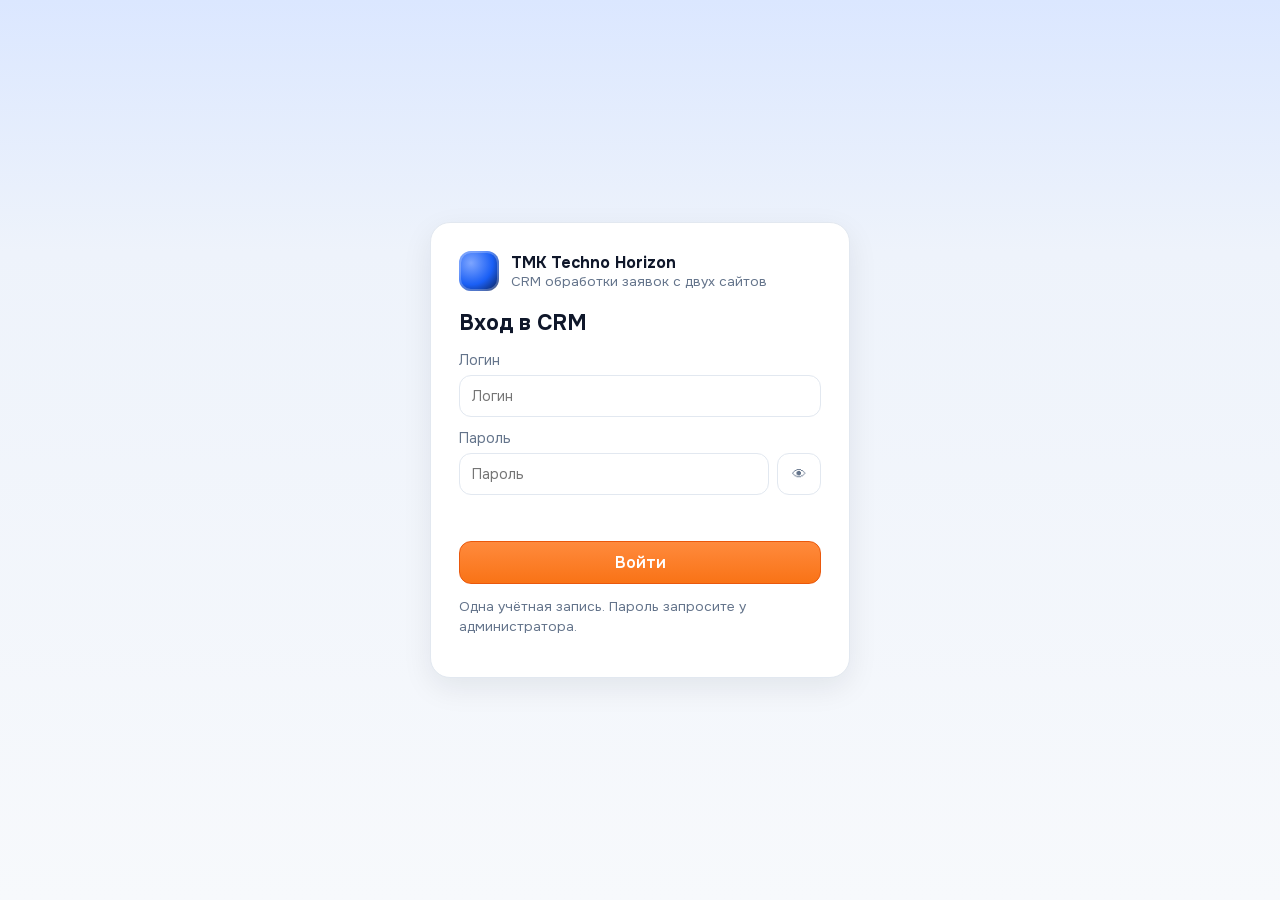
==== crm/index.html @ 7970133a "Add shared CRM for SEO landing leads with Neon/Postgres backend. Expose /crm UI and API, wire /api/l" ====
<!doctype html>
<html lang="ru">
<head>
  <meta charset="utf-8">
  <meta name="viewport" content="width=device-width, initial-scale=1">
  <meta name="robots" content="noindex, nofollow">
  <title>CRM · TMK Techno Horizon</title>
  <link rel="icon" href="/favicon.ico">
  <link rel="stylesheet" href="/assets/fonts/fonts.css">
  <link rel="stylesheet" href="/crm/styles.css">
</head>
<body>
  <div id="app">
    <section id="login-view" class="login-view" hidden>
      <div class="login-card">
        <div class="brand">
          <div class="brand-mark" aria-hidden="true"></div>
          <div>
            <strong>TMK Techno Horizon</strong>
            <span>CRM обработки заявок с двух сайтов</span>
          </div>
        </div>
        <h1>Вход в CRM</h1>
        <form id="login-form" autocomplete="on">
          <label>Логин
            <input name="login" type="text" required autocomplete="username" placeholder="Логин">
          </label>
          <label>Пароль
            <div class="password-row">
              <input name="password" type="password" required autocomplete="current-password" placeholder="Пароль">
              <button type="button" class="ghost" id="toggle-pass" aria-label="Показать пароль">👁</button>
            </div>
          </label>
          <p class="form-error" id="login-error" role="alert"></p>
          <button class="btn primary" type="submit">Войти</button>
        </form>
        <p class="hint">Одна учётная запись. Пароль запросите у администратора.</p>
      </div>
    </section>

    <section id="crm-view" class="crm-view" hidden>
      <header class="topbar">
        <div class="brand compact">
          <div class="brand-mark" aria-hidden="true"></div>
          <div>
            <strong>TMK Techno Horizon</strong>
            <span>CRM · заявки с сайтов</span>
          </div>
        </div>
        <div class="topbar-actions">
          <button class="ghost" id="btn-password" type="button" title="Смена пароля">Пароль</button>
          <button class="ghost" id="btn-logout" type="button">Выйти</button>
        </div>
      </header>

      <main class="layout">
        <div class="list-pane">
          <div class="list-head">
            <div>
              <h1>Заявки</h1>
              <p class="counters" id="counters">—</p>
            </div>
            <div class="list-tools">
              <label class="search">
                <span class="sr">Поиск</span>
                <input id="search" type="search" placeholder="Имя, телефон, компания, сайт">
              </label>
              <button class="ghost" id="btn-filters" type="button">Фильтры</button>
              <button class="ghost" id="btn-refresh" type="button" title="Обновить">↻</button>
              <button class="ghost" id="btn-export" type="button" title="Экспорт CSV">↓</button>
              <button class="btn primary" id="btn-add" type="button">+ Добавить</button>
            </div>
          </div>

          <div id="filters" class="filters" hidden>
            <label>Статус
              <select id="f-status">
                <option value="Все">Все</option>
                <option>Новая</option>
                <option>Готовится разбор</option>
                <option>В работе</option>
                <option>КП отправлено</option>
                <option>Переговоры</option>
                <option>Успешно</option>
                <option>Отказ</option>
                <option>Отложено</option>
              </select>
            </label>
            <label>Источник
              <select id="f-source">
                <option value="Все">Все</option>
                <option value="site_seo">SEO + GEO — лендинг</option>
                <option value="site_corp">Techno Horizon — корпоративный сайт</option>
                <option value="whatsapp">WhatsApp</option>
                <option value="call">Звонок</option>
                <option value="other">Другое</option>
              </select>
            </label>
            <label>Услуга
              <input id="f-service" type="text" placeholder="Часть названия услуги">
            </label>
            <label>С
              <input id="f-from" type="date">
            </label>
            <label>По
              <input id="f-to" type="date">
            </label>
            <label class="check">
              <input id="f-overdue" type="checkbox"> Только просроченные
            </label>
            <button class="ghost" id="btn-reset-filters" type="button">Сбросить</button>
          </div>

          <div class="table-wrap">
            <table class="leads-table">
              <thead>
                <tr>
                  <th>№</th>
                  <th>Дата</th>
                  <th>Имя / компания</th>
                  <th>Телефон</th>
                  <th>Услуга</th>
                  <th>Источник</th>
                  <th>Статус</th>
                  <th>След. действие</th>
                </tr>
              </thead>
              <tbody id="leads-body">
                <tr><td colspan="8" class="empty">Загрузка…</td></tr>
              </tbody>
            </table>
          </div>
          <div class="pager">
            <button class="ghost" id="prev-page" type="button">←</button>
            <span id="page-label">1</span>
            <button class="ghost" id="next-page" type="button">→</button>
          </div>
        </div>

        <aside id="card-pane" class="card-pane" hidden>
          <div class="card-head">
            <div>
              <h2 id="card-title">Заявка</h2>
              <p id="card-sub" class="muted"></p>
            </div>
            <button class="ghost" id="btn-close-card" type="button">Закрыть</button>
          </div>
          <div id="card-body" class="card-body"></div>
        </aside>
      </main>
    </section>
  </div>

  <dialog id="add-dialog">
    <form method="dialog" id="add-form" class="dialog-form">
      <h3>Добавить заявку</h3>
      <label>Имя <input name="name" type="text"></label>
      <label>Компания <input name="company" type="text"></label>
      <label>Телефон <input name="phone" type="tel" required placeholder="+7…"></label>
      <label>Источник
        <select name="source" required>
          <option value="whatsapp">WhatsApp</option>
          <option value="call">Звонок</option>
          <option value="other">Другое</option>
        </select>
      </label>
      <label>Услуга
        <select name="service">
          <option value="">— выберите —</option>
          <option>Бесплатный SEO + GEO разбор</option>
          <option>Пакет Старт</option>
          <option>Пакет Рост</option>
          <option>Пакет Лидер</option>
          <option>Аудит сайта / системы</option>
          <option>Разработка сайта</option>
          <option>Автоматизация процессов</option>
          <option>Система под бизнес</option>
          <option>Мобильное приложение</option>
          <option>AI-решение</option>
          <option>Не знаю — нужна консультация</option>
          <option>Другое</option>
        </select>
      </label>
      <label>Сообщение <textarea name="comment" rows="3"></textarea></label>
      <p class="form-error" id="add-error"></p>
      <div class="dialog-actions">
        <button value="cancel" class="ghost" type="submit">Отмена</button>
        <button id="add-save" class="btn primary" value="default" type="submit">Сохранить</button>
      </div>
    </form>
  </dialog>

  <dialog id="password-dialog">
    <form method="dialog" id="password-form" class="dialog-form">
      <h3>Смена пароля</h3>
      <p class="hint">Сгенерируем bcrypt-хеш. Его нужно сохранить в переменной <code>CRM_PASSWORD_HASH</code> на Vercel и убрать <code>CRM_PASSWORD</code>.</p>
      <label>Текущий пароль <input name="current" type="password" required></label>
      <label>Новый пароль <input name="new_password" type="password" required minlength="8"></label>
      <p class="form-error" id="password-error"></p>
      <pre id="password-hash" class="hash-box" hidden></pre>
      <div class="dialog-actions">
        <button value="cancel" class="ghost" type="submit">Закрыть</button>
        <button class="btn primary" value="default" type="submit">Сгенерировать</button>
      </div>
    </form>
  </dialog>

  <script src="/shared/crm.js"></script>
  <script src="/crm/app.js" defer></script>
</body>
</html>
---- assets/fonts/fonts.css ----
@font-face{font-family:'Onest';font-style:normal;font-weight:400 700;font-display:swap;src:url(/assets/fonts/onest-cyrillic.woff2) format('woff2');unicode-range:U+0301,U+0400-045F,U+0490-0491,U+04B0-04B1,U+2116}
@font-face{font-family:'Onest';font-style:normal;font-weight:400 700;font-display:swap;src:url(/assets/fonts/onest-latin.woff2) format('woff2');unicode-range:U+0000-00FF,U+0131,U+0152-0153,U+02BB-02BC,U+02C6,U+02DA,U+02DC,U+0304,U+0308,U+0329,U+2000-206F,U+20AC,U+2122,U+2191,U+2193,U+2212,U+2215,U+FEFF,U+FFFD}
@font-face{font-family:'Onest';font-style:normal;font-weight:400 700;font-display:swap;src:url(/assets/fonts/onest-tenge.woff2) format('woff2');unicode-range:U+20B8}
---- crm/styles.css ----
:root {
  --bg: #eef3fb;
  --bg2: #f7f9fc;
  --card: #ffffff;
  --ink: #0f172a;
  --muted: #64748b;
  --line: #e2e8f0;
  --brand: #1a5ff5;
  --brand-ink: #0b3db8;
  --accent: #f97316;
  --ok: #059669;
  --warn: #d97706;
  --danger: #dc2626;
  --shadow: 0 10px 30px rgba(15, 23, 42, .08);
  --font: "Onest", -apple-system, BlinkMacSystemFont, "Segoe UI", Roboto, Arial, sans-serif;
  --r: 14px;
}
* { box-sizing: border-box; }
html, body { margin: 0; min-height: 100%; }
body {
  font-family: var(--font);
  color: var(--ink);
  background: linear-gradient(180deg, #dbe7ff 0%, var(--bg) 28%, var(--bg2) 100%);
}
[hidden] { display: none !important; }
.sr { position: absolute; width: 1px; height: 1px; overflow: hidden; clip: rect(0 0 0 0); }
button, input, select, textarea { font: inherit; color: inherit; }
button { cursor: pointer; }
code { font-size: .9em; }

.login-view {
  min-height: 100vh;
  display: grid;
  place-items: center;
  padding: 24px;
}
.login-card, .dialog-form {
  width: min(420px, 100%);
  background: var(--card);
  border: 1px solid var(--line);
  border-radius: 20px;
  padding: 28px;
  box-shadow: var(--shadow);
}
.login-card h1, .dialog-form h3 { margin: 18px 0 14px; font-size: 1.35rem; }
.brand { display: flex; gap: 12px; align-items: center; }
.brand strong { display: block; }
.brand span { display: block; color: var(--muted); font-size: .85rem; }
.brand-mark {
  width: 40px; height: 40px; border-radius: 12px;
  background: radial-gradient(circle at 30% 30%, #7da5ff, var(--brand) 55%, #0a1a44);
  box-shadow: inset 0 0 0 2px rgba(255,255,255,.25);
}
.login-card label, .dialog-form label, .filters label {
  display: grid; gap: 6px; margin-bottom: 12px; font-size: .9rem; color: var(--muted);
}
.login-card input, .dialog-form input, .dialog-form textarea, .dialog-form select,
.filters input, .filters select, .search input, .card-body input, .card-body textarea, .card-body select {
  width: 100%;
  border: 1px solid var(--line);
  border-radius: 12px;
  padding: 11px 12px;
  background: #fff;
}
.password-row { display: flex; gap: 8px; }
.password-row input { flex: 1; }
.btn, .ghost {
  border-radius: 12px;
  border: 1px solid transparent;
  padding: 10px 14px;
  background: transparent;
}
.btn.primary {
  background: linear-gradient(180deg, #ff8a3d, var(--accent));
  color: #fff;
  border-color: #ea580c;
  width: 100%;
  font-weight: 600;
}
.ghost { border-color: var(--line); background: #fff; }
.hint { color: var(--muted); font-size: .85rem; line-height: 1.4; }
.form-error { color: var(--danger); min-height: 1.2em; font-size: .9rem; }
.hash-box {
  white-space: pre-wrap; word-break: break-all; background: #0f172a; color: #e2e8f0;
  padding: 12px; border-radius: 10px; font-size: .75rem;
}

.crm-view { min-height: 100vh; }
.topbar {
  display: flex; justify-content: space-between; align-items: center;
  padding: 14px 20px; border-bottom: 1px solid rgba(255,255,255,.5);
  background: rgba(255,255,255,.72); backdrop-filter: blur(10px);
  position: sticky; top: 0; z-index: 5;
}
.topbar-actions { display: flex; gap: 8px; }
.layout {
  display: grid;
  grid-template-columns: 1fr;
  gap: 0;
  min-height: calc(100vh - 70px);
}
.layout.with-card { grid-template-columns: minmax(0, 1fr) minmax(320px, 440px); }
.list-pane { padding: 20px; }
.list-head {
  display: flex; flex-wrap: wrap; gap: 14px; justify-content: space-between; align-items: end;
  margin-bottom: 14px;
}
.list-head h1 { margin: 0; font-size: 1.6rem; }
.counters { margin: 6px 0 0; color: var(--muted); font-size: .92rem; }
.list-tools { display: flex; flex-wrap: wrap; gap: 8px; align-items: center; }
.search input { min-width: min(280px, 70vw); }
.filters {
  display: grid;
  grid-template-columns: repeat(auto-fit, minmax(160px, 1fr));
  gap: 10px 14px;
  padding: 14px;
  margin-bottom: 14px;
  background: var(--card);
  border: 1px solid var(--line);
  border-radius: var(--r);
}
.filters .check { display: flex; align-items: center; gap: 8px; margin: 0; color: var(--ink); }
.table-wrap {
  overflow: auto;
  background: var(--card);
  border: 1px solid var(--line);
  border-radius: var(--r);
  box-shadow: var(--shadow);
}
.leads-table { width: 100%; border-collapse: collapse; min-width: 860px; }
.leads-table th, .leads-table td {
  text-align: left; padding: 12px 14px; border-bottom: 1px solid var(--line);
  font-size: .92rem; vertical-align: top;
}
.leads-table th { color: var(--muted); font-weight: 600; font-size: .78rem; letter-spacing: .04em; text-transform: uppercase; }
.leads-table tbody tr { cursor: pointer; }
.leads-table tbody tr:hover, .leads-table tbody tr.active { background: #f1f6ff; }
.empty { text-align: center; color: var(--muted); padding: 40px 14px !important; }
.badge {
  display: inline-flex; align-items: center; gap: 6px;
  padding: 4px 8px; border-radius: 999px; font-size: .78rem; font-weight: 600;
  background: #eef2ff; color: #3730a3;
}
.badge.warn { background: #fff7ed; color: #c2410c; }
.badge.ok { background: #ecfdf5; color: #047857; }
.badge.danger { background: #fef2f2; color: #b91c1c; }
.badge.muted { background: #f1f5f9; color: #475569; }
.pager { display: flex; gap: 10px; align-items: center; justify-content: flex-end; padding: 12px 4px; }

.card-pane {
  border-left: 1px solid var(--line);
  background: rgba(255,255,255,.92);
  padding: 16px;
  overflow: auto;
  max-height: calc(100vh - 70px);
  position: sticky; top: 70px;
}
.card-head { display: flex; justify-content: space-between; gap: 12px; align-items: start; margin-bottom: 12px; }
.card-head h2 { margin: 0; font-size: 1.2rem; }
.muted { color: var(--muted); }
.card-body { display: grid; gap: 14px; }
.block {
  border: 1px solid var(--line);
  border-radius: 14px;
  padding: 14px;
  background: #fff;
}
.block h3 { margin: 0 0 10px; font-size: .95rem; }
.grid-2 { display: grid; grid-template-columns: 1fr 1fr; gap: 10px; }
.actions { display: flex; flex-wrap: wrap; gap: 8px; }
.actions a, .actions button { text-decoration: none; }
.timeline { list-style: none; margin: 0; padding: 0; display: grid; gap: 10px; }
.timeline li { border-left: 2px solid var(--line); padding-left: 10px; }
.timeline time { display: block; color: var(--muted); font-size: .78rem; }
.file-list { display: grid; gap: 6px; }
.file-list a { color: var(--brand-ink); }
.warn-box {
  background: #fff7ed; border: 1px solid #fed7aa; color: #9a3412;
  border-radius: 12px; padding: 10px 12px; font-size: .9rem;
}

dialog {
  border: none; border-radius: 18px; padding: 0; box-shadow: var(--shadow);
  width: min(460px, calc(100vw - 24px));
}
dialog::backdrop { background: rgba(15, 23, 42, .45); }
.dialog-actions { display: flex; justify-content: flex-end; gap: 8px; margin-top: 8px; }
.dialog-actions .btn.primary { width: auto; }

@media (max-width: 980px) {
  .layout.with-card { grid-template-columns: 1fr; }
  .card-pane {
    position: fixed; inset: 0; z-index: 20; max-height: none;
    border: none; padding-top: 20px;
  }
  .grid-2 { grid-template-columns: 1fr; }
}
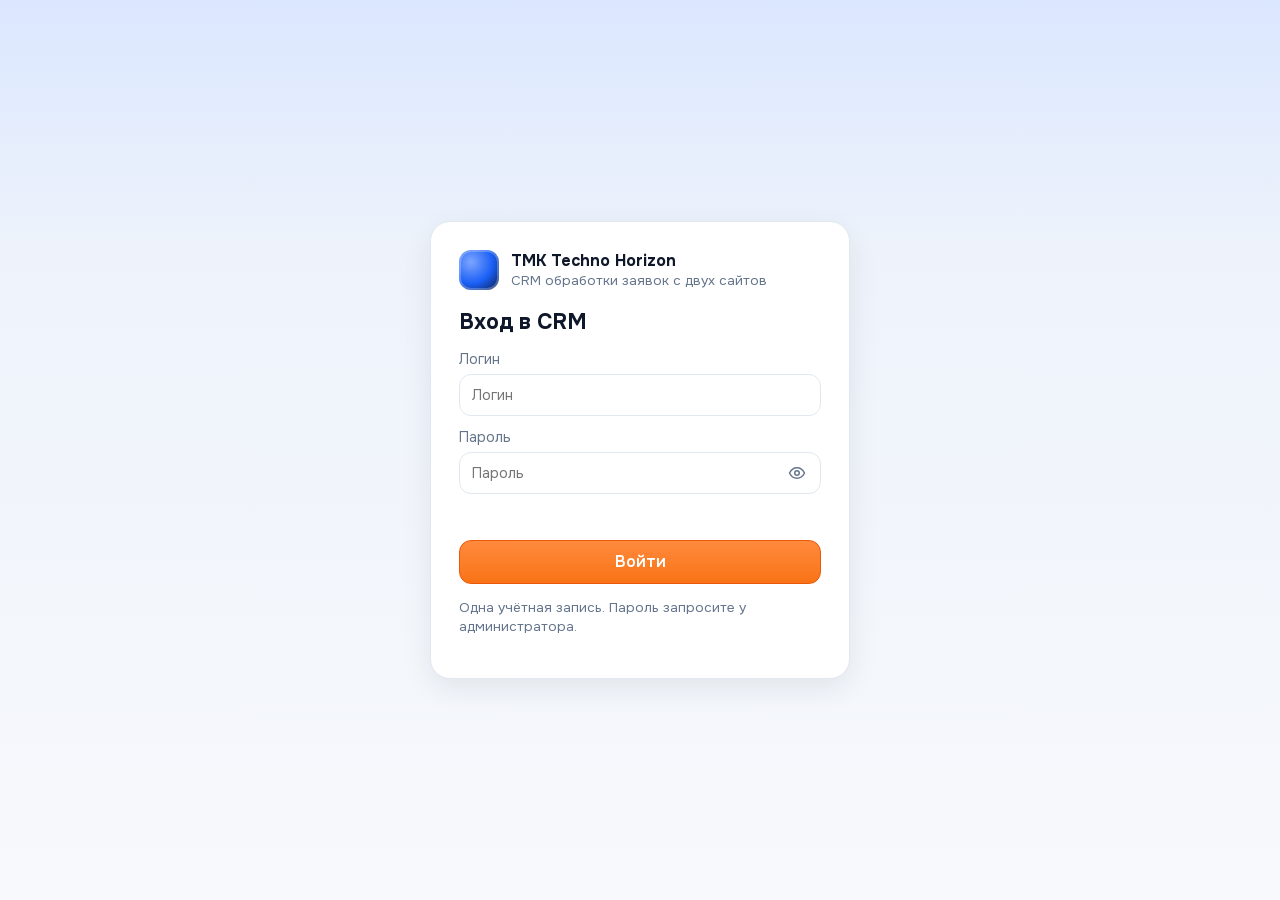
==== commit 30484589: "Update SEO+GEO landing and CRM UI for clarity and lead capture. Align copy and pricing from 180k, ti" ====
--- a/crm/index.html
+++ b/crm/index.html
@@ -7,7 +7,7 @@
   <title>CRM · TMK Techno Horizon</title>
   <link rel="icon" href="/favicon.ico">
   <link rel="stylesheet" href="/assets/fonts/fonts.css">
-  <link rel="stylesheet" href="/crm/styles.css">
+  <link rel="stylesheet" href="/crm/styles.css?v=11">
 </head>
 <body>
   <div id="app">
@@ -26,9 +26,14 @@
             <input name="login" type="text" required autocomplete="username" placeholder="Логин">
           </label>
           <label>Пароль
-            <div class="password-row">
+            <div class="password-wrap">
               <input name="password" type="password" required autocomplete="current-password" placeholder="Пароль">
-              <button type="button" class="ghost" id="toggle-pass" aria-label="Показать пароль">👁</button>
+              <button type="button" class="icon-btn" id="toggle-pass" aria-label="Показать пароль" title="Показать пароль">
+                <svg xmlns="http://www.w3.org/2000/svg" viewBox="0 0 24 24" width="18" height="18" fill="none" stroke="currentColor" stroke-width="2" stroke-linecap="round" stroke-linejoin="round" aria-hidden="true">
+                  <path d="M2 12s3.5-7 10-7 10 7 10 7-3.5 7-10 7S2 12 2 12z"/>
+                  <circle cx="12" cy="12" r="3"/>
+                </svg>
+              </button>
             </div>
           </label>
           <p class="form-error" id="login-error" role="alert"></p>
@@ -40,7 +45,7 @@
 
     <section id="crm-view" class="crm-view" hidden>
       <header class="topbar">
-        <div class="brand compact">
+        <div class="brand">
           <div class="brand-mark" aria-hidden="true"></div>
           <div>
             <strong>TMK Techno Horizon</strong>
@@ -151,61 +156,75 @@
     </section>
   </div>
 
-  <dialog id="add-dialog">
-    <form method="dialog" id="add-form" class="dialog-form">
-      <h3>Добавить заявку</h3>
-      <label>Имя <input name="name" type="text"></label>
-      <label>Компания <input name="company" type="text"></label>
-      <label>Телефон <input name="phone" type="tel" required placeholder="+7…"></label>
-      <label>Источник
-        <select name="source" required>
-          <option value="whatsapp">WhatsApp</option>
-          <option value="call">Звонок</option>
-          <option value="other">Другое</option>
-        </select>
-      </label>
-      <label>Услуга
-        <select name="service">
-          <option value="">— выберите —</option>
-          <option>Бесплатный SEO + GEO разбор</option>
-          <option>Пакет Старт</option>
-          <option>Пакет Рост</option>
-          <option>Пакет Лидер</option>
-          <option>Аудит сайта / системы</option>
-          <option>Разработка сайта</option>
-          <option>Автоматизация процессов</option>
-          <option>Система под бизнес</option>
-          <option>Мобильное приложение</option>
-          <option>AI-решение</option>
-          <option>Не знаю — нужна консультация</option>
-          <option>Другое</option>
-        </select>
-      </label>
-      <label>Сообщение <textarea name="comment" rows="3"></textarea></label>
-      <p class="form-error" id="add-error"></p>
-      <div class="dialog-actions">
-        <button value="cancel" class="ghost" type="submit">Отмена</button>
-        <button id="add-save" class="btn primary" value="default" type="submit">Сохранить</button>
+  <dialog id="add-dialog" class="modal">
+    <form id="add-form" class="modal-form">
+      <header class="modal-head">
+        <h3>Добавить заявку</h3>
+        <button type="button" class="icon-btn modal-close" id="add-cancel" aria-label="Закрыть">×</button>
+      </header>
+      <div class="modal-body">
+        <div class="modal-grid">
+          <label>Имя <input name="name" type="text" autocomplete="name"></label>
+          <label>Компания <input name="company" type="text" autocomplete="organization"></label>
+        </div>
+        <label>Телефон <input name="phone" type="tel" inputmode="numeric" autocomplete="tel" required placeholder="+7…" data-phone-only></label>
+        <div class="modal-grid">
+          <label>Источник
+            <select name="source" required>
+              <option value="whatsapp">WhatsApp</option>
+              <option value="call">Звонок</option>
+              <option value="other">Другое</option>
+            </select>
+          </label>
+          <label>Услуга
+            <select name="service">
+              <option value="">— выберите —</option>
+              <option>Бесплатный SEO + GEO разбор</option>
+              <option>Пакет Старт</option>
+              <option>Пакет Рост</option>
+              <option>Пакет Лидер</option>
+              <option>Аудит сайта / системы</option>
+              <option>Разработка сайта</option>
+              <option>Автоматизация процессов</option>
+              <option>Система под бизнес</option>
+              <option>Мобильное приложение</option>
+              <option>AI-решение</option>
+              <option>Не знаю — нужна консультация</option>
+              <option>Другое</option>
+            </select>
+          </label>
+        </div>
+        <label>Сообщение <textarea name="comment" rows="3"></textarea></label>
+        <p class="form-error" id="add-error"></p>
       </div>
+      <footer class="modal-foot">
+        <button type="button" class="ghost" id="add-cancel-foot">Отмена</button>
+        <button type="submit" class="btn primary" id="add-save">Сохранить</button>
+      </footer>
     </form>
   </dialog>
 
-  <dialog id="password-dialog">
-    <form method="dialog" id="password-form" class="dialog-form">
-      <h3>Смена пароля</h3>
-      <p class="hint">Сгенерируем bcrypt-хеш. Его нужно сохранить в переменной <code>CRM_PASSWORD_HASH</code> на Vercel и убрать <code>CRM_PASSWORD</code>.</p>
-      <label>Текущий пароль <input name="current" type="password" required></label>
-      <label>Новый пароль <input name="new_password" type="password" required minlength="8"></label>
-      <p class="form-error" id="password-error"></p>
-      <pre id="password-hash" class="hash-box" hidden></pre>
-      <div class="dialog-actions">
-        <button value="cancel" class="ghost" type="submit">Закрыть</button>
-        <button class="btn primary" value="default" type="submit">Сгенерировать</button>
+  <dialog id="password-dialog" class="modal">
+    <form id="password-form" class="modal-form">
+      <header class="modal-head">
+        <h3>Смена пароля</h3>
+        <button type="button" class="icon-btn modal-close" id="password-cancel" aria-label="Закрыть">×</button>
+      </header>
+      <div class="modal-body">
+        <p class="hint">Сгенерируем bcrypt-хеш. Сохраните его в <code>CRM_PASSWORD_HASH</code> на сервере (в <code>.env</code>) и уберите <code>CRM_PASSWORD</code>, затем перезапустите CRM.</p>
+        <label>Текущий пароль <input name="current" type="password" required autocomplete="current-password"></label>
+        <label>Новый пароль <input name="new_password" type="password" required minlength="8" autocomplete="new-password"></label>
+        <p class="form-error" id="password-error"></p>
+        <pre id="password-hash" class="hash-box" hidden></pre>
       </div>
+      <footer class="modal-foot">
+        <button type="button" class="ghost" id="password-cancel-foot">Закрыть</button>
+        <button type="submit" class="btn primary">Сгенерировать</button>
+      </footer>
     </form>
   </dialog>
 
-  <script src="/shared/crm.js"></script>
-  <script src="/crm/app.js" defer></script>
+  <script src="/shared/crm.js?v=11"></script>
+  <script src="/crm/app.js?v=11" defer></script>
 </body>
 </html>
--- a/crm/styles.css
+++ b/crm/styles.css
@@ -8,8 +8,6 @@
   --brand: #1a5ff5;
   --brand-ink: #0b3db8;
   --accent: #f97316;
-  --ok: #059669;
-  --warn: #d97706;
   --danger: #dc2626;
   --shadow: 0 10px 30px rgba(15, 23, 42, .08);
   --font: "Onest", -apple-system, BlinkMacSystemFont, "Segoe UI", Roboto, Arial, sans-serif;
@@ -34,7 +32,7 @@
   place-items: center;
   padding: 24px;
 }
-.login-card, .dialog-form {
+.login-card {
   width: min(420px, 100%);
   background: var(--card);
   border: 1px solid var(--line);
@@ -42,19 +40,22 @@
   padding: 28px;
   box-shadow: var(--shadow);
 }
-.login-card h1, .dialog-form h3 { margin: 18px 0 14px; font-size: 1.35rem; }
+.login-card h1 { margin: 18px 0 14px; font-size: 1.35rem; }
 .brand { display: flex; gap: 12px; align-items: center; }
-.brand strong { display: block; }
-.brand span { display: block; color: var(--muted); font-size: .85rem; }
+.brand > div { display: flex; flex-direction: column; justify-content: center; gap: 2px; min-width: 0; }
+.brand strong { display: block; line-height: 1.2; }
+.brand span { display: block; color: var(--muted); font-size: .85rem; line-height: 1.3; }
 .brand-mark {
   width: 40px; height: 40px; border-radius: 12px;
   background: radial-gradient(circle at 30% 30%, #7da5ff, var(--brand) 55%, #0a1a44);
   box-shadow: inset 0 0 0 2px rgba(255,255,255,.25);
 }
-.login-card label, .dialog-form label, .filters label {
-  display: grid; gap: 6px; margin-bottom: 12px; font-size: .9rem; color: var(--muted);
-}
-.login-card input, .dialog-form input, .dialog-form textarea, .dialog-form select,
+.login-card label, .modal-body label, .filters label {
+  display: grid; gap: 6px; font-size: .9rem; color: var(--muted);
+}
+.login-card label, .filters label { margin-bottom: 12px; }
+.modal-body label { margin-bottom: 0; }
+.login-card input, .modal-body input, .modal-body textarea, .modal-body select,
 .filters input, .filters select, .search input, .card-body input, .card-body textarea, .card-body select {
   width: 100%;
   border: 1px solid var(--line);
@@ -62,22 +63,88 @@
   padding: 11px 12px;
   background: #fff;
 }
-.password-row { display: flex; gap: 8px; }
-.password-row input { flex: 1; }
+/* Стрелка select не у самого края */
+.modal-body select, .filters select, .card-body select {
+  -webkit-appearance: none;
+  appearance: none;
+  padding-right: 40px;
+  background-color: #fff;
+  background-image:
+    linear-gradient(45deg, transparent 50%, var(--muted) 50%),
+    linear-gradient(135deg, var(--muted) 50%, transparent 50%);
+  background-position: calc(100% - 18px) calc(50% - 1px), calc(100% - 12px) calc(50% - 1px);
+  background-size: 6px 6px;
+  background-repeat: no-repeat;
+}
+.modal-body input:focus, .modal-body textarea:focus, .modal-body select:focus,
+.login-card input:focus {
+  outline: none;
+  border-color: var(--brand);
+  box-shadow: 0 0 0 3px rgba(26, 95, 245, .15);
+}
+.password-wrap {
+  position: relative;
+  display: block;
+}
+.password-wrap input {
+  width: 100%;
+  padding-right: 46px;
+}
+.password-wrap .icon-btn {
+  position: absolute;
+  top: 50%;
+  right: 6px;
+  transform: translateY(-50%);
+  width: 36px;
+  height: 36px;
+  border: none;
+  background: transparent;
+  color: var(--muted);
+  display: inline-flex;
+  align-items: center;
+  justify-content: center;
+  padding: 0;
+  border-radius: 8px;
+}
+.password-wrap .icon-btn:hover { color: var(--ink); background: #f1f5f9; }
+.password-wrap .icon-btn svg { display: block; width: 18px; height: 18px; }
 .btn, .ghost {
+  box-sizing: border-box;
   border-radius: 12px;
   border: 1px solid transparent;
-  padding: 10px 14px;
+  padding: 0 16px;
+  height: 44px;
+  min-height: 44px;
   background: transparent;
+  display: inline-flex;
+  align-items: center;
+  justify-content: center;
+  gap: 6px;
+  line-height: 1;
+  text-align: center;
+  white-space: nowrap;
 }
 .btn.primary {
   background: linear-gradient(180deg, #ff8a3d, var(--accent));
   color: #fff;
   border-color: #ea580c;
+  font-weight: 600;
+  width: auto;
+  max-width: max-content;
+}
+.login-card > form > .btn.primary,
+#lead-form > .btn.primary {
   width: 100%;
-  font-weight: 600;
+  max-width: none;
+}
+#btn-add {
+  width: auto !important;
+  max-width: max-content;
+  flex: 0 0 auto;
 }
 .ghost { border-color: var(--line); background: #fff; }
+.ghost:hover, .btn.primary:hover { filter: brightness(0.98); }
+.ghost:disabled, .btn:disabled { opacity: .55; cursor: not-allowed; }
 .hint { color: var(--muted); font-size: .85rem; line-height: 1.4; }
 .form-error { color: var(--danger); min-height: 1.2em; font-size: .9rem; }
 .hash-box {
@@ -108,7 +175,16 @@
 .list-head h1 { margin: 0; font-size: 1.6rem; }
 .counters { margin: 6px 0 0; color: var(--muted); font-size: .92rem; }
 .list-tools { display: flex; flex-wrap: wrap; gap: 8px; align-items: center; }
-.search input { min-width: min(280px, 70vw); }
+.list-tools .ghost {
+  min-height: 44px;
+  min-width: 44px;
+  height: 44px;
+  padding: 0 12px;
+}
+.search input {
+  min-width: min(280px, 70vw);
+  min-height: 44px;
+}
 .filters {
   display: grid;
   grid-template-columns: repeat(auto-fit, minmax(160px, 1fr));
@@ -131,6 +207,12 @@
 .leads-table th, .leads-table td {
   text-align: left; padding: 12px 14px; border-bottom: 1px solid var(--line);
   font-size: .92rem; vertical-align: top;
+  max-width: 220px;
+  overflow-wrap: anywhere;
+}
+.leads-table td:nth-child(5),
+.leads-table td:nth-child(6) {
+  max-width: 180px;
 }
 .leads-table th { color: var(--muted); font-weight: 600; font-size: .78rem; letter-spacing: .04em; text-transform: uppercase; }
 .leads-table tbody tr { cursor: pointer; }
@@ -179,19 +261,106 @@
   border-radius: 12px; padding: 10px 12px; font-size: .9rem;
 }
 
-dialog {
-  border: none; border-radius: 18px; padding: 0; box-shadow: var(--shadow);
-  width: min(460px, calc(100vw - 24px));
-}
-dialog::backdrop { background: rgba(15, 23, 42, .45); }
-.dialog-actions { display: flex; justify-content: flex-end; gap: 8px; margin-top: 8px; }
-.dialog-actions .btn.primary { width: auto; }
+dialog.modal {
+  border: none;
+  border-radius: 20px;
+  padding: 0;
+  width: min(520px, calc(100vw - 32px));
+  max-height: min(860px, calc(100vh - 32px));
+  margin: auto;
+  background: var(--card);
+  box-shadow: 0 24px 64px rgba(15, 23, 42, .28);
+  overflow: hidden;
+  color: var(--ink);
+}
+dialog.modal::backdrop {
+  background: rgba(15, 23, 42, .55);
+  backdrop-filter: blur(2px);
+}
+.modal-form {
+  display: flex;
+  flex-direction: column;
+  max-height: min(860px, calc(100vh - 32px));
+  min-height: 0;
+}
+.modal-head {
+  display: flex;
+  align-items: center;
+  justify-content: space-between;
+  gap: 12px;
+  padding: 18px 20px;
+  border-bottom: 1px solid var(--line);
+  flex: 0 0 auto;
+}
+.modal-head h3 {
+  margin: 0;
+  font-size: 1.2rem;
+  line-height: 1.2;
+}
+.modal-close {
+  width: 36px;
+  height: 36px;
+  border: 1px solid var(--line);
+  border-radius: 10px;
+  background: #fff;
+  color: var(--muted);
+  font-size: 1.4rem;
+  line-height: 1;
+  display: inline-flex;
+  align-items: center;
+  justify-content: center;
+  padding: 0;
+}
+.modal-close:hover { color: var(--ink); background: #f8fafc; }
+.modal-body {
+  padding: 18px 20px;
+  overflow: auto;
+  display: grid;
+  gap: 14px;
+  flex: 1 1 auto;
+  min-height: 0;
+  -webkit-overflow-scrolling: touch;
+}
+.modal-grid {
+  display: grid;
+  grid-template-columns: 1fr 1fr;
+  gap: 12px;
+}
+.modal-body textarea { resize: vertical; min-height: 84px; }
+.modal-foot {
+  display: flex;
+  justify-content: flex-end;
+  gap: 10px;
+  padding: 14px 20px 16px;
+  border-top: 1px solid var(--line);
+  background: #f8fafc;
+  flex: 0 0 auto;
+}
+.modal-foot .btn.primary,
+.modal-foot .ghost {
+  width: auto;
+  min-width: 110px;
+}
 
 @media (max-width: 980px) {
   .layout.with-card { grid-template-columns: 1fr; }
+  .list-pane { padding-bottom: 24px; }
   .card-pane {
-    position: fixed; inset: 0; z-index: 20; max-height: none;
-    border: none; padding-top: 20px;
+    position: fixed;
+    left: 0;
+    right: 0;
+    bottom: 0;
+    top: auto;
+    z-index: 20;
+    max-height: min(78vh, 720px);
+    border: 1px solid var(--line);
+    border-radius: 20px 20px 0 0;
+    box-shadow: 0 -12px 40px rgba(15, 23, 42, .18);
+    padding: 12px 16px 20px;
   }
   .grid-2 { grid-template-columns: 1fr; }
 }
+@media (max-width: 560px) {
+  .modal-grid { grid-template-columns: 1fr; }
+  dialog.modal { width: calc(100vw - 20px); max-height: calc(100vh - 20px); border-radius: 16px; }
+}
